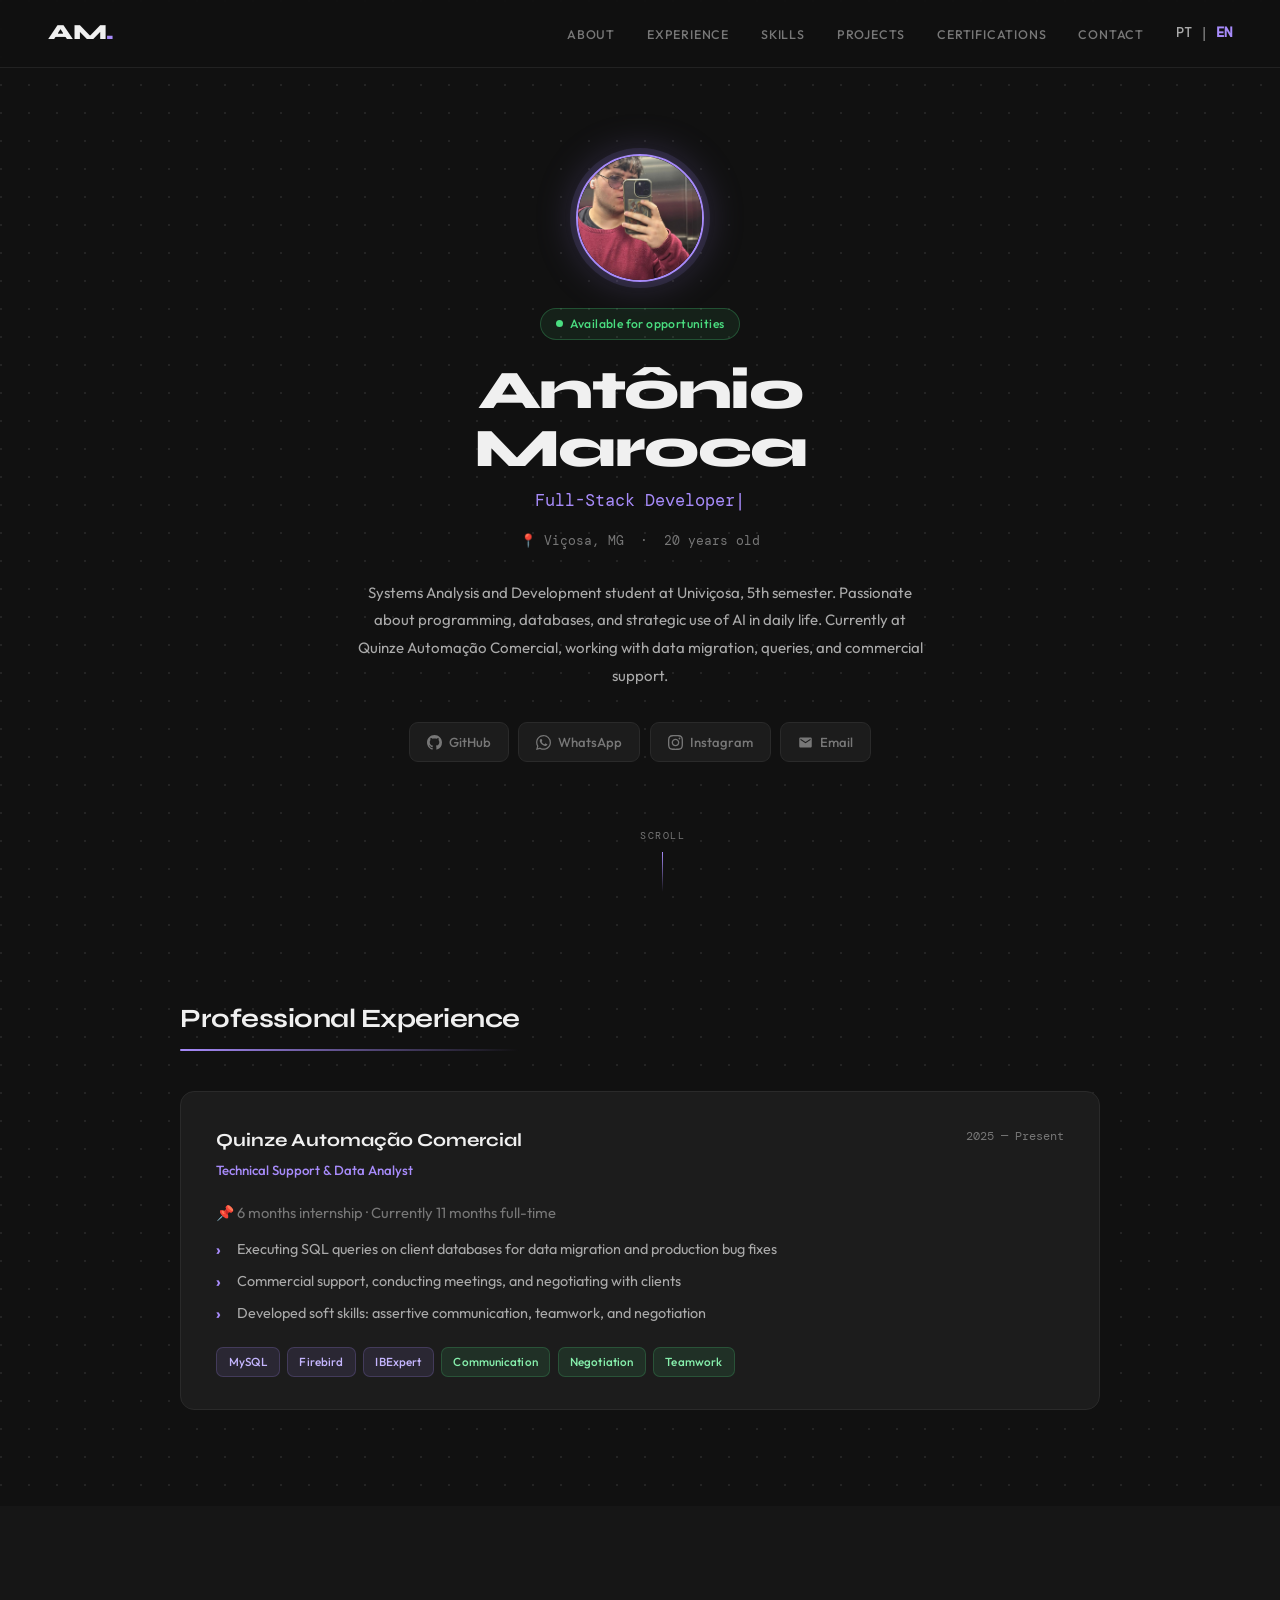
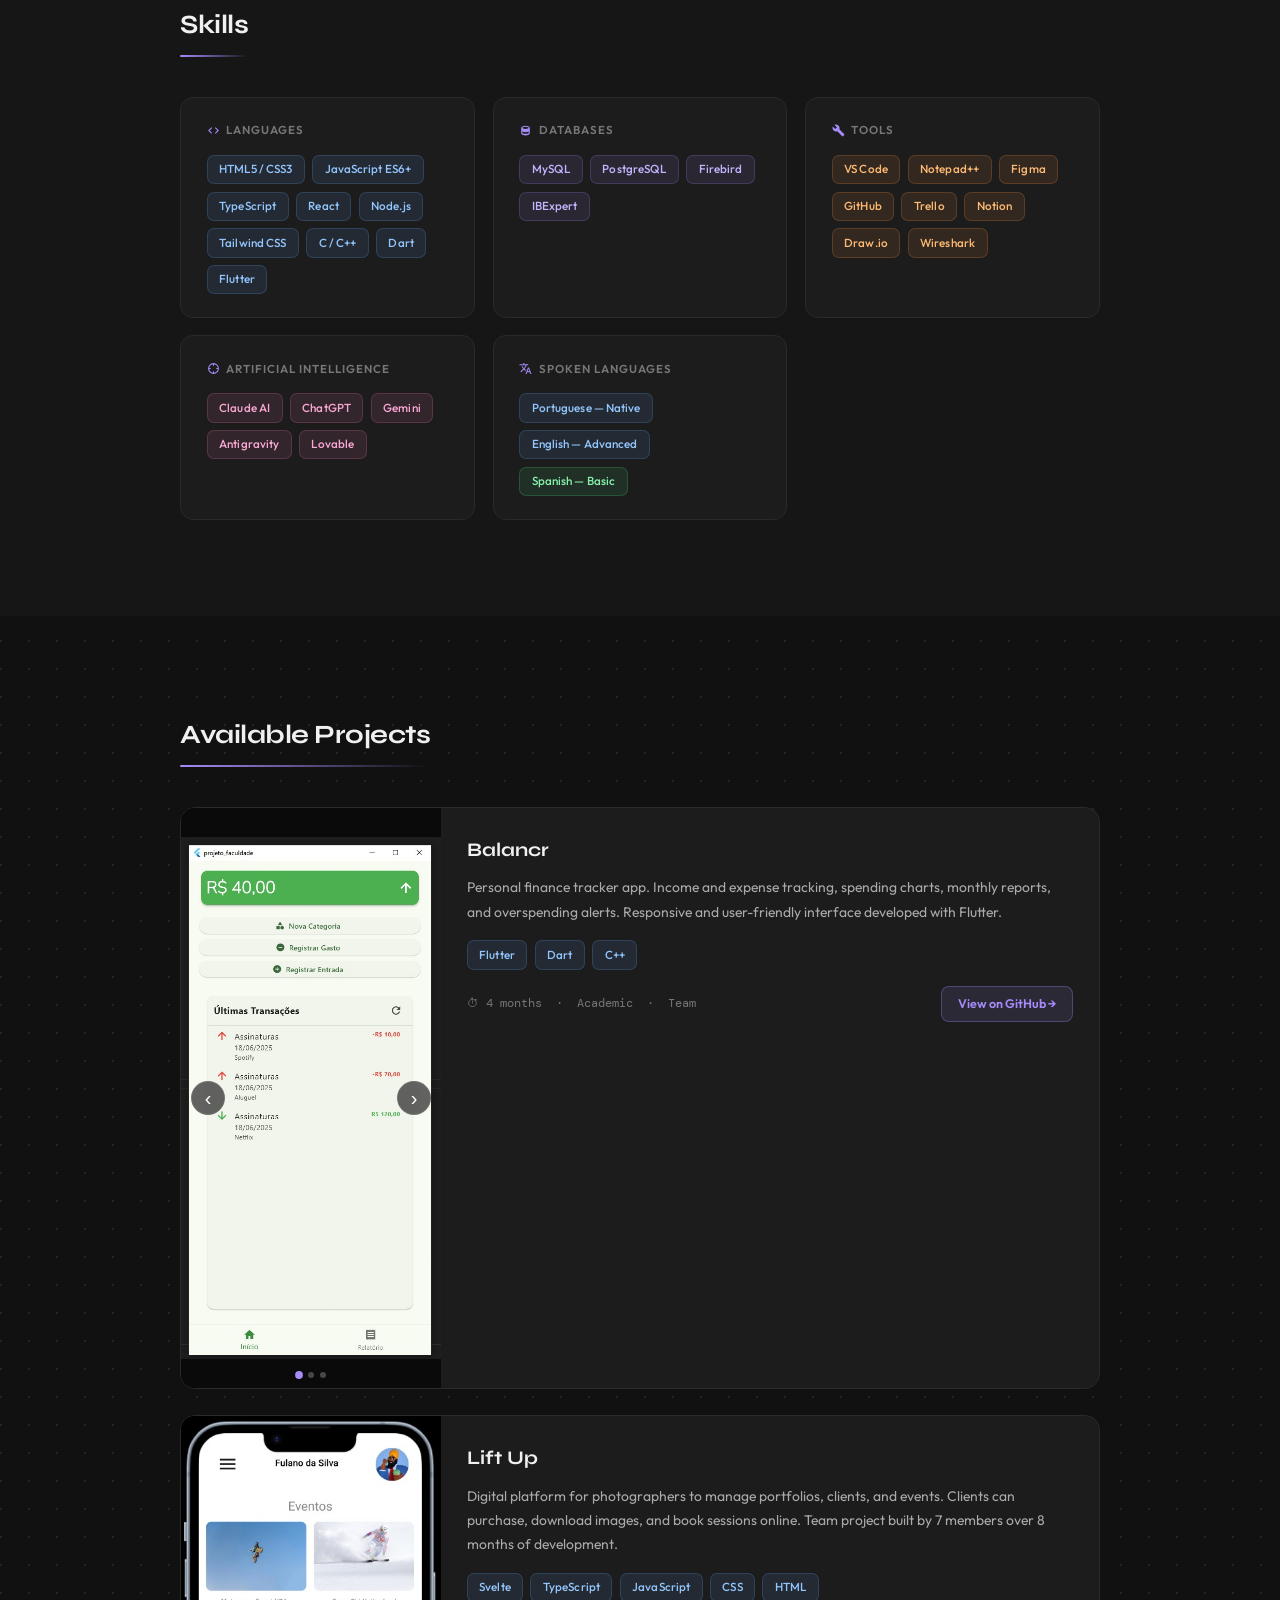
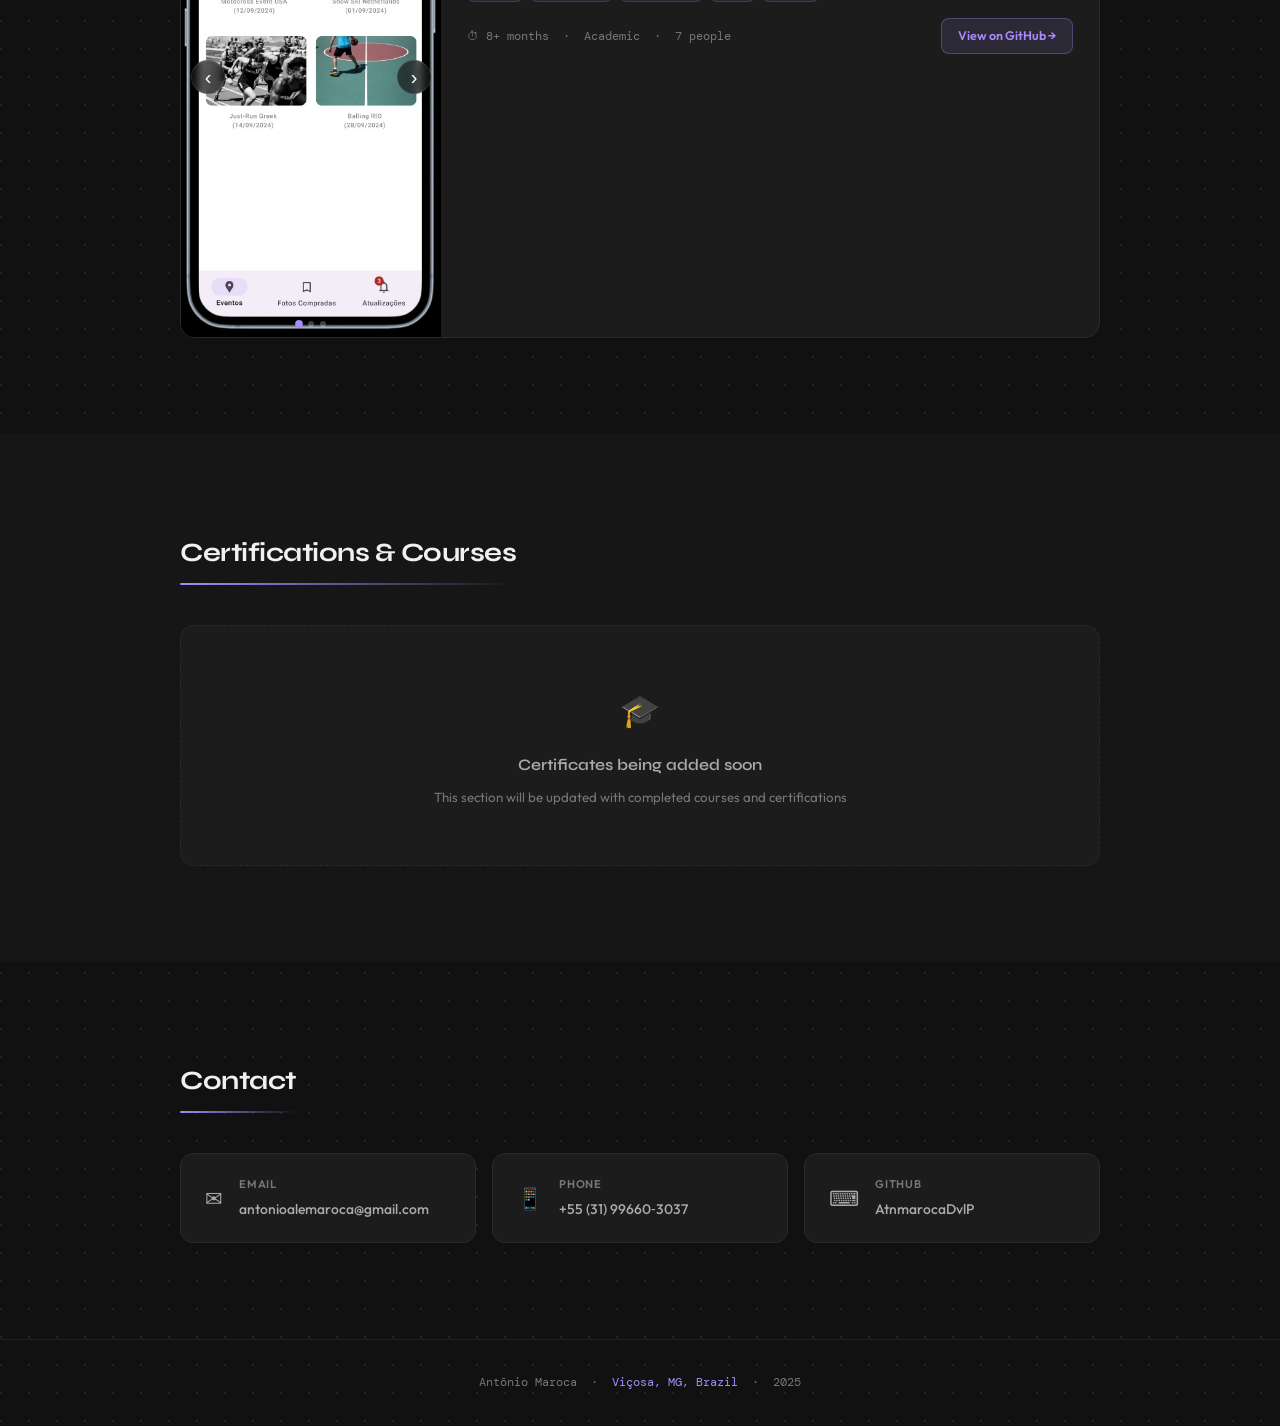
==== index-en.html @ 566ad7c5 "page in english and portuguese" ====
<!DOCTYPE html>
<html lang="en">

<head>
  <meta charset="UTF-8" />
  <meta name="viewport" content="width=device-width, initial-scale=1.0" />
  <title>Antônio Maroca — Full-Stack Dev & DBA</title>
  <link rel="stylesheet" href="style.css" />
  <link href="https://unpkg.com/aos@2.3.4/dist/aos.css" rel="stylesheet" />
  <link
    href="https://fonts.googleapis.com/css2?family=Syne:wght@400;500;600;700;800&family=Outfit:wght@300;400;500;600;700;800&family=DM+Mono:ital,wght@0,400;0,500;1,400&display=swap"
    rel="stylesheet" />
</head>

<body>

  <!-- NAVBAR -->
  <nav class="navbar">
    <span class="nav-brand">AM<span class="accent">.</span></span>
    <ul class="nav-links">
      <li><a href="#sobre">About</a></li>
      <li><a href="#experiencia">Experience</a></li>
      <li><a href="#skills">Skills</a></li>
      <li><a href="#projetos">Projects</a></li>
      <li><a href="#certificacoes">Certifications</a></li>
      <li><a href="#contato">Contact</a></li>
    </ul>
    <div class="lang-switch">
      <a href="index.html">PT</a> <span style="color:var(--text-muted)">|</span> <a href="index-en.html" class="active">EN</a>
    </div>
    <button class="nav-menu-btn" id="menuBtn" aria-label="Menu">
      <span></span><span></span><span></span>
    </button>
  </nav>

  <!-- HERO -->
  <header class="hero" id="sobre">
    <div class="hero-content" data-aos="fade-up" data-aos-duration="900">
      <div class="profile-pic">
        <img src="Imagens_e_videos/Foto_perfil_curriculo.jpeg" alt="Antônio Maroca" />
      </div>
      <div class="badge-disponivel">
        <span class="badge-dot"></span> Available for opportunities
      </div>
      <h1 class="hero-name">Antônio Maroca</h1>
      <p class="hero-title">
        <span id="typed-title"></span><span class="cursor">|</span>
      </p>
      <p class="hero-location">📍 Viçosa, MG &nbsp;·&nbsp; <span id="idade">—</span> years old</p>
      <p class="hero-sobre">
        Systems Analysis and Development student at Univiçosa, 5th semester.
        Passionate about programming, databases, and strategic use of AI in daily life.
        Currently at Quinze Automação Comercial, working with data migration,
        queries, and commercial support.
      </p>
      <div class="hero-social">
        <a href="https://github.com/AtnmarocaDvlP" target="_blank" class="social-btn">
          <svg viewBox="0 0 24 24" fill="currentColor" width="15" height="15">
            <path
              d="M12 0C5.37 0 0 5.37 0 12c0 5.31 3.435 9.795 8.205 11.385.6.105.825-.255.825-.57 0-.285-.015-1.23-.015-2.235-3.015.555-3.795-.735-4.035-1.41-.135-.345-.72-1.41-1.23-1.695-.42-.225-1.02-.78-.015-.795.945-.015 1.62.87 1.845 1.23 1.08 1.815 2.805 1.305 3.495.99.105-.78.42-1.305.765-1.605-2.67-.3-5.46-1.335-5.46-5.925 0-1.305.465-2.385 1.23-3.225-.12-.3-.54-1.53.12-3.18 0 0 1.005-.315 3.3 1.23.96-.27 1.98-.405 3-.405s2.04.135 3 .405c2.295-1.56 3.3-1.23 3.3-1.23.66 1.65.24 2.88.12 3.18.765.84 1.23 1.905 1.23 3.225 0 4.605-2.805 5.625-5.475 5.925.435.375.81 1.095.81 2.22 0 1.605-.015 2.895-.015 3.3 0 .315.225.69.825.57A12.02 12.02 0 0 0 24 12c0-6.63-5.37-12-12-12z" />
          </svg>
          GitHub
        </a>
        <a href="https://wa.me/5531996603037" target="_blank" class="social-btn">
          <svg viewBox="0 0 24 24" fill="currentColor" width="15" height="15">
            <path
              d="M17.472 14.382c-.297-.149-1.758-.867-2.03-.967-.273-.099-.471-.148-.67.15-.197.297-.767.966-.94 1.164-.173.199-.347.223-.644.075-.297-.15-1.255-.463-2.39-1.475-.883-.788-1.48-1.761-1.653-2.059-.173-.297-.018-.458.13-.606.134-.133.298-.347.446-.52.149-.174.198-.298.298-.497.099-.198.05-.371-.025-.52-.075-.149-.669-1.612-.916-2.207-.242-.579-.487-.5-.669-.51-.173-.008-.371-.01-.57-.01-.198 0-.52.074-.792.372-.272.297-1.04 1.016-1.04 2.479 0 1.462 1.065 2.875 1.213 3.074.149.198 2.096 3.2 5.077 4.487.709.306 1.262.489 1.694.625.712.227 1.36.195 1.871.118.571-.085 1.758-.719 2.006-1.413.248-.694.248-1.289.173-1.413-.074-.124-.272-.198-.57-.347m-5.421 7.403h-.004a9.87 9.87 0 0 1-5.031-1.378l-.361-.214-3.741.982.998-3.648-.235-.374a9.86 9.86 0 0 1-1.51-5.26c.001-5.45 4.436-9.884 9.888-9.884 2.64 0 5.122 1.03 6.988 2.898a9.825 9.825 0 0 1 2.893 6.994c-.003 5.45-4.437 9.884-9.885 9.884m8.413-18.297A11.815 11.815 0 0 0 12.05 0C5.495 0 .16 5.335.157 11.892c0 2.096.547 4.142 1.588 5.945L.057 24l6.305-1.654a11.882 11.882 0 0 0 5.683 1.448h.005c6.554 0 11.89-5.335 11.893-11.893a11.821 11.821 0 0 0-3.48-8.413z" />
          </svg>
          WhatsApp
        </a>
        <a href="https://www.instagram.com/ale_maroca/" target="_blank" class="social-btn">
          <svg viewBox="0 0 24 24" fill="currentColor" width="15" height="15">
            <path
              d="M12 2.163c3.204 0 3.584.012 4.85.07 3.252.148 4.771 1.691 4.919 4.919.058 1.265.069 1.645.069 4.849 0 3.205-.012 3.584-.069 4.849-.149 3.225-1.664 4.771-4.919 4.919-1.266.058-1.644.07-4.85.07-3.204 0-3.584-.012-4.849-.07-3.26-.149-4.771-1.699-4.919-4.92-.058-1.265-.07-1.644-.07-4.849 0-3.204.013-3.583.07-4.849.149-3.227 1.664-4.771 4.919-4.919 1.266-.057 1.645-.069 4.849-.069zm0-2.163c-3.259 0-3.667.014-4.947.072-4.358.2-6.78 2.618-6.98 6.98-.059 1.281-.073 1.689-.073 4.948 0 3.259.014 3.668.072 4.948.2 4.358 2.618 6.78 6.98 6.98 1.281.058 1.689.072 4.948.072 3.259 0 3.668-.014 4.948-.072 4.354-.2 6.782-2.618 6.979-6.98.059-1.28.073-1.689.073-4.948 0-3.259-.014-3.667-.072-4.947-.196-4.354-2.617-6.78-6.979-6.98-1.281-.059-1.69-.073-4.949-.073zm0 5.838c-3.403 0-6.162 2.759-6.162 6.162s2.759 6.163 6.162 6.163 6.162-2.759 6.162-6.163c0-3.403-2.759-6.162-6.162-6.162zm0 10.162c-2.209 0-4-1.79-4-4 0-2.209 1.791-4 4-4s4 1.791 4 4c0 2.21-1.791 4-4 4zm6.406-11.845c-.796 0-1.441.645-1.441 1.44s.645 1.44 1.441 1.44c.795 0 1.439-.645 1.439-1.44s-.644-1.44-1.439-1.44z" />
          </svg>
          Instagram
        </a>
        <a href="mailto:antonioalemaroca@gmail.com" class="social-btn">
          <svg viewBox="0 0 24 24" fill="currentColor" width="15" height="15">
            <path
              d="M20 4H4c-1.1 0-2 .9-2 2v12c0 1.1.9 2 2 2h16c1.1 0 2-.9 2-2V6c0-1.1-.9-2-2-2zm0 4-8 5-8-5V6l8 5 8-5v2z" />
          </svg>
          Email
        </a>
      </div>
    </div>
    <div class="hero-scroll-hint" data-aos="fade-up" data-aos-delay="600">
      <span>scroll</span>
      <div class="scroll-line"></div>
    </div>
  </header>

  <!-- EXPERIÊNCIA -->
  <section class="section" id="experiencia">
    <div class="section-inner">
      <h2 class="section-title" data-aos="fade-up">Professional Experience</h2>
      <div class="exp-card" data-aos="fade-up" data-aos-delay="100">
        <div class="exp-header">
          <div>
            <h3 class="exp-company">Quinze Automação Comercial</h3>
            <p class="exp-role">Technical Support & Data Analyst</p>
          </div>
          <span class="exp-date">2025 — Present</span>
        </div>
        <p class="exp-timeline"
          style="margin: 0.5rem 0 0.8rem; color: var(--text-muted, #aaa); font-size: .92rem; line-height: 1.5;">
          📌 6 months internship · Currently <span id="meses-efetivado">—</span> months full-time
        </p>
        <ul class="exp-list">
          <li>Executing SQL queries on client databases for data migration and production bug fixes</li>
          <li>Commercial support, conducting meetings, and negotiating with clients</li>
          <li>Developed soft skills: assertive communication, teamwork, and negotiation</li>
        </ul>
        <div class="exp-tags">
          <span class="tag tag-db">MySQL</span>
          <span class="tag tag-db">Firebird</span>
          <span class="tag tag-db">IBExpert</span>
          <span class="tag tag-soft">Communication</span>
          <span class="tag tag-soft">Negotiation</span>
          <span class="tag tag-soft">Teamwork</span>
        </div>
      </div>
    </div>
  </section>

  <!-- SKILLS -->
  <section class="section section-alt" id="skills">
    <div class="section-inner">
      <h2 class="section-title" data-aos="fade-up">Skills</h2>
      <div class="skills-grid">

        <div class="skill-group" data-aos="fade-up" data-aos-delay="0">
          <h4 class="skill-group-title">
            <svg viewBox="0 0 24 24" fill="currentColor" width="13" height="13">
              <path d="M9.4 16.6L4.8 12l4.6-4.6L8 6l-6 6 6 6 1.4-1.4zm5.2 0l4.6-4.6-4.6-4.6L16 6l6 6-6 6-1.4-1.4z" />
            </svg>
            Languages
          </h4>
          <div class="tags-wrap">
            <span class="tag tag-lang">HTML5 / CSS3</span>
            <span class="tag tag-lang">JavaScript ES6+</span>
            <span class="tag tag-lang">TypeScript</span>
            <span class="tag tag-lang">React</span>
            <span class="tag tag-lang">Node.js</span>
            <span class="tag tag-lang">Tailwind CSS</span>
            <span class="tag tag-lang">C / C++</span>
            <span class="tag tag-lang">Dart</span>
            <span class="tag tag-lang">Flutter</span>
          </div>
        </div>

        <div class="skill-group" data-aos="fade-up" data-aos-delay="80">
          <h4 class="skill-group-title">
            <svg viewBox="0 0 24 24" fill="currentColor" width="13" height="13">
              <path
                d="M12 3C7.58 3 4 4.79 4 7v10c0 2.21 3.58 4 8 4s8-1.79 8-4V7c0-2.21-3.58-4-8-4zm0 2c3.87 0 6 1.5 6 2s-2.13 2-6 2-6-1.5-6-2 2.13-2 6-2zM6 16.14V13.9c1.53.8 3.7 1.1 6 1.1s4.47-.3 6-1.1v2.24c0 .5-2.13 2-6 2s-6-1.5-6-2z" />
            </svg>
            Databases
          </h4>
          <div class="tags-wrap">
            <span class="tag tag-db">MySQL</span>
            <span class="tag tag-db">PostgreSQL</span>
            <span class="tag tag-db">Firebird</span>
            <span class="tag tag-db">IBExpert</span>
          </div>
        </div>

        <div class="skill-group" data-aos="fade-up" data-aos-delay="160">
          <h4 class="skill-group-title">
            <svg viewBox="0 0 24 24" fill="currentColor" width="13" height="13">
              <path
                d="M22.7 19l-9.1-9.1c.9-2.3.4-5-1.5-6.9-2-2-5-2.4-7.4-1.3L9 6 6 9 1.6 4.7C.4 7.1.9 10.1 2.9 12.1c1.9 1.9 4.6 2.4 6.9 1.5l9.1 9.1c.4.4 1 .4 1.4 0l2.3-2.3c.5-.4.5-1.1.1-1.4z" />
            </svg>
            Tools
          </h4>
          <div class="tags-wrap">
            <span class="tag tag-tool">VS Code</span>
            <span class="tag tag-tool">Notepad++</span>
            <span class="tag tag-tool">Figma</span>
            <span class="tag tag-tool">GitHub</span>
            <span class="tag tag-tool">Trello</span>
            <span class="tag tag-tool">Notion</span>
            <span class="tag tag-tool">Draw.io</span>
            <span class="tag tag-tool">Wireshark</span>
          </div>
        </div>

        <div class="skill-group" data-aos="fade-up" data-aos-delay="240">
          <h4 class="skill-group-title">
            <svg viewBox="0 0 24 24" fill="currentColor" width="13" height="13">
              <path
                d="M12 2a10 10 0 1 0 10 10A10 10 0 0 0 12 2zm1 17.93V18a1 1 0 0 0-2 0v1.93A8 8 0 0 1 4.07 13H6a1 1 0 0 0 0-2H4.07A8 8 0 0 1 11 4.07V6a1 1 0 0 0 2 0V4.07A8 8 0 0 1 19.93 11H18a1 1 0 0 0 0 2h1.93A8 8 0 0 1 13 19.93z" />
            </svg>
            Artificial Intelligence
          </h4>
          <div class="tags-wrap">
            <span class="tag tag-ai">Claude AI</span>
            <span class="tag tag-ai">ChatGPT</span>
            <span class="tag tag-ai">Gemini</span>
            <span class="tag tag-ai">Antigravity</span>
            <span class="tag tag-ai">Lovable</span>
          </div>
        </div>

        <div class="skill-group" data-aos="fade-up" data-aos-delay="320">
          <h4 class="skill-group-title">
            <svg viewBox="0 0 24 24" fill="currentColor" width="13" height="13">
              <path
                d="M12.87 15.07l-2.54-2.51.03-.03c1.74-1.94 2.98-4.17 3.71-6.53H17V4h-7V2H8v2H1v1.99h11.17C11.5 7.92 10.44 9.75 9 11.35 8.07 10.32 7.3 9.19 6.69 8h-2c.73 1.63 1.73 3.17 2.98 4.56l-5.09 5.02L4 19l5-5 3.11 3.11.76-2.04zM18.5 10h-2L12 22h2l1.12-3h4.75L21 22h2l-4.5-12zm-2.62 7l1.62-4.33L19.12 17h-3.24z" />
            </svg>
            Spoken Languages
          </h4>
          <div class="tags-wrap">
            <span class="tag tag-lang">Portuguese — Native</span>
            <span class="tag tag-lang">English — Advanced</span>
            <span class="tag tag-soft">Spanish — Basic</span>
          </div>
        </div>

      </div>
    </div>
  </section>

  <!-- PROJETOS -->
  <section class="section" id="projetos">
    <div class="section-inner">
      <h2 class="section-title" data-aos="fade-up">Available Projects</h2>
      <div class="projects-grid">

        <!-- BALANCR -->
        <div class="project-card project-card--portrait" data-aos="fade-up" data-aos-delay="0">
          <div class="carousel carousel--portrait" id="carousel-balancr">
            <div class="carousel-track">
              <img src="Imagens_e_videos/balancr1.jpeg" alt="Balancr screenshot 1" />
              <img src="Imagens_e_videos/balancr2.jpeg" alt="Balancr screenshot 2" />
              <img src="Imagens_e_videos/balancr3.jpeg" alt="Balancr screenshot 3" />
            </div>
            <button class="carousel-btn prev" onclick="moveCarousel('carousel-balancr', -1)"
              aria-label="Previous">&#8249;</button>
            <button class="carousel-btn next" onclick="moveCarousel('carousel-balancr', 1)"
              aria-label="Next">&#8250;</button>
            <div class="carousel-dots" id="dots-carousel-balancr"></div>
          </div>
          <div class="project-info">
            <h3 class="project-title">Balancr</h3>
            <p class="project-desc">
              Personal finance tracker app. Income and expense tracking,
              spending charts, monthly reports, and overspending alerts.
              Responsive and user-friendly interface developed with Flutter.
            </p>
            <div class="tags-wrap" style="margin-bottom: 1rem;">
              <span class="tag tag-lang">Flutter</span>
              <span class="tag tag-lang">Dart</span>
              <span class="tag tag-lang">C++</span>
            </div>
            <div class="project-meta">
              <span class="project-duration">⏱ 4 months &nbsp;·&nbsp; Academic &nbsp;·&nbsp; Team</span>
              <a href="https://github.com/AtnmarocaDvlP/BalancrApp" target="_blank" class="btn-github">
                View on GitHub →
              </a>
            </div>
          </div>
        </div>

        <!-- LIFT UP -->
        <div class="project-card project-card--portrait" data-aos="fade-up" data-aos-delay="120">
          <div class="carousel carousel--portrait" id="carousel-liftup">
            <div class="carousel-track">
              <img src="Imagens_e_videos/liftup1.jpeg" alt="LiftUp screenshot 1" />
              <img src="Imagens_e_videos/liftup2.jpeg" alt="LiftUp screenshot 2" />
              <img src="Imagens_e_videos/liftup3.jpeg" alt="LiftUp screenshot 3" />
            </div>
            <button class="carousel-btn prev" onclick="moveCarousel('carousel-liftup', -1)"
              aria-label="Previous">&#8249;</button>
            <button class="carousel-btn next" onclick="moveCarousel('carousel-liftup', 1)"
              aria-label="Next">&#8250;</button>
            <div class="carousel-dots" id="dots-carousel-liftup"></div>
          </div>
          <div class="project-info">
            <h3 class="project-title">Lift Up</h3>
            <p class="project-desc">
              Digital platform for photographers to manage portfolios, clients, and events.
              Clients can purchase, download images, and book sessions online.
              Team project built by 7 members over 8 months of development.
            </p>
            <div class="tags-wrap" style="margin-bottom: 1rem;">
              <span class="tag tag-lang">Svelte</span>
              <span class="tag tag-lang">TypeScript</span>
              <span class="tag tag-lang">JavaScript</span>
              <span class="tag tag-lang">CSS</span>
              <span class="tag tag-lang">HTML</span>
            </div>
            <div class="project-meta">
              <span class="project-duration">⏱ 8+ months &nbsp;·&nbsp; Academic &nbsp;·&nbsp; 7 people</span>
              <a href="https://github.com/thamelodev/project-grid" target="_blank" class="btn-github">
                View on GitHub →
              </a>
            </div>
          </div>
        </div>


      </div>
    </div>
  </section>

  <!-- CERTIFICAÇÕES -->
  <section class="section section-alt" id="certificacoes">
    <div class="section-inner">
      <h2 class="section-title" data-aos="fade-up">Certifications & Courses</h2>
      <div class="cert-placeholder" data-aos="fade-up" data-aos-delay="100">
        <div class="cert-icon">🎓</div>
        <p class="cert-msg">Certificates being added soon</p>
        <p class="cert-sub">This section will be updated with completed courses and certifications</p>
      </div>
    </div>
  </section>

  <!-- CONTATO -->
  <section class="section" id="contato">
    <div class="section-inner">
      <h2 class="section-title" data-aos="fade-up">Contact</h2>
      <div class="contact-grid">
        <a href="mailto:antonioalemaroca@gmail.com" class="contact-card" data-aos="fade-up" data-aos-delay="0">
          <span class="contact-icon">✉</span>
          <div>
            <p class="contact-label">Email</p>
            <p class="contact-value">antonioalemaroca@gmail.com</p>
          </div>
        </a>
        <a href="tel:+5531996603037" class="contact-card" data-aos="fade-up" data-aos-delay="80">
          <span class="contact-icon">📱</span>
          <div>
            <p class="contact-label">Phone</p>
            <p class="contact-value">+55 (31) 99660‑3037</p>
          </div>
        </a>
        <a href="https://github.com/AtnmarocaDvlP" target="_blank" class="contact-card" data-aos="fade-up"
          data-aos-delay="160">
          <span class="contact-icon">⌨</span>
          <div>
            <p class="contact-label">GitHub</p>
            <p class="contact-value">AtnmarocaDvlP</p>
          </div>
        </a>
      </div>
    </div>
  </section>

  <footer class="footer">
    <p>Antônio Maroca &nbsp;·&nbsp; <span class="accent">Viçosa, MG, Brazil</span> &nbsp;·&nbsp; 2025</p>
  </footer>

  <!-- SCRIPTS -->
  <script>
    // Idade
    const dataNascimento = new Date('2006-06-15');
    const hoje = new Date();
    let idade = hoje.getFullYear() - dataNascimento.getFullYear();
    const mesDiff = hoje.getMonth() - dataNascimento.getMonth();
    if (mesDiff < 0 || (mesDiff === 0 && hoje.getDate() < dataNascimento.getDate())) idade--;
    document.getElementById('idade').textContent = idade;

    // Meses efetivado (efetivação em 01/01/2026)
    const dataEfetivacao = new Date('2026-01-01');
    let mesesEfetivado = (hoje.getFullYear() - dataEfetivacao.getFullYear()) * 12 + (hoje.getMonth() - dataEfetivacao.getMonth());
    if (hoje.getDate() < dataEfetivacao.getDate()) mesesEfetivado--;
    if (mesesEfetivado < 1) mesesEfetivado = 1;
    document.getElementById('meses-efetivado').textContent = mesesEfetivado;

    // Typing effect
    const titles = ['Full-Stack Developer', 'DBA', 'Systems Analysis Student'];
    let titleIndex = 0, charIndex = 0, deleting = false;
    function type() {
      const current = titles[titleIndex];
      const el = document.getElementById('typed-title');
      if (!el) return;
      if (!deleting) {
        el.textContent = current.slice(0, charIndex + 1);
        charIndex++;
        if (charIndex === current.length) {
          deleting = true;
          setTimeout(type, 2000);
          return;
        }
      } else {
        el.textContent = current.slice(0, charIndex - 1);
        charIndex--;
        if (charIndex === 0) {
          deleting = false;
          titleIndex = (titleIndex + 1) % titles.length;
        }
      }
      setTimeout(type, deleting ? 55 : 95);
    }
    setTimeout(type, 600);

    // Carousel
    const carouselState = {};
    function initCarousels() {
      document.querySelectorAll('.carousel').forEach(c => {
        const id = c.id;
        const imgs = c.querySelectorAll('.carousel-track img');
        carouselState[id] = 0;
        const dotsEl = document.getElementById('dots-' + id);
        if (!dotsEl) return;
        imgs.forEach((_, i) => {
          const dot = document.createElement('span');
          dot.className = 'dot' + (i === 0 ? ' active' : '');
          dot.onclick = () => goTo(id, i);
          dotsEl.appendChild(dot);
        });
        updateCarousel(id);
      });
    }
    function moveCarousel(id, dir) {
      const imgs = document.querySelectorAll('#' + id + ' .carousel-track img');
      carouselState[id] = (carouselState[id] + dir + imgs.length) % imgs.length;
      updateCarousel(id);
    }
    function goTo(id, i) {
      carouselState[id] = i;
      updateCarousel(id);
    }
    function updateCarousel(id) {
      const track = document.querySelector('#' + id + ' .carousel-track');
      if (!track) return;
      const idx = carouselState[id];
      track.style.transform = `translateX(-${idx * 100}%)`;
      document.querySelectorAll('#dots-' + id + ' .dot').forEach((d, i) => {
        d.classList.toggle('active', i === idx);
      });
    }
    initCarousels();

    // Auto-advance carousels
    setInterval(() => {
      Object.keys(carouselState).forEach(id => moveCarousel(id, 1));
    }, 3800);

    // Mobile menu
    document.getElementById('menuBtn').addEventListener('click', function () {
      document.querySelector('.nav-links').classList.toggle('open');
    });
  </script>

  <script src="https://unpkg.com/aos@2.3.4/dist/aos.js"></script>
  <script>
    AOS.init({ once: true, duration: 900, offset: 60 });
  </script>
</body>

</html>
---- style.css ----
/* ============================================================
   ANTÔNIO MAROCA — CURRÍCULO / PORTFÓLIO
   Paleta: Neutro Premium · Syne + Outfit + DM Mono
   ============================================================ */

/* ===== RESET ===== */
*, *::before, *::after {
  margin: 0; padding: 0;
  box-sizing: border-box;
}

/* ===== VARIÁVEIS ===== */
:root {
  --bg:          #111111;
  --bg-alt:      #161616;
  --card:        #1c1c1c;
  --card-hover:  #232323;
  --border:      #2a2a2a;
  --border-soft: #222222;
  --accent:      #a78bfa;
  --accent-dim:  rgba(167, 139, 250, 0.12);
  --accent-glow: rgba(167, 139, 250, 0.25);
  --text:        #f0f0f0;
  --text-muted:  #777;
  --text-dim:    #aaa;
  --green:       #4ade80;
  --blue:        #60a5fa;
  --orange:      #fb923c;
  --pink:        #f472b6;
  --font-head:   'Syne', sans-serif;
  --font-body:   'Outfit', sans-serif;
  --font-mono:   'DM Mono', monospace;
}

/* ===== BASE ===== */
html { scroll-behavior: smooth; }

body {
  background-color: var(--bg);
  background-image:
    radial-gradient(circle at 1px 1px, #242424 1px, transparent 0);
  background-size: 28px 28px;
  color: var(--text);
  font-family: var(--font-body);
  font-size: 1rem;
  line-height: 1.75;
  -webkit-font-smoothing: antialiased;
}

a { text-decoration: none; }
img { display: block; max-width: 100%; }

.accent { color: var(--accent); }

/* ===== NAVBAR ===== */
.navbar {
  position: fixed;
  top: 0; left: 0; right: 0;
  z-index: 200;
  display: flex;
  align-items: center;
  justify-content: space-between;
  padding: 0.9rem 3rem;
  background: rgba(17, 17, 17, 0.88);
  backdrop-filter: blur(16px);
  -webkit-backdrop-filter: blur(16px);
  border-bottom: 1px solid var(--border-soft);
}

.nav-brand {
  font-family: var(--font-head);
  font-size: 1.35rem;
  font-weight: 800;
  color: var(--text);
  letter-spacing: -0.5px;
  user-select: none;
}

.nav-links {
  list-style: none;
  display: flex;
  gap: 2rem;
  margin-left: auto;
}

.nav-links a {
  color: var(--text-muted);
  font-size: 0.78rem;
  font-weight: 500;
  letter-spacing: 0.8px;
  text-transform: uppercase;
  transition: color 0.2s;
}

.nav-links a:hover { color: var(--accent); }

/* Language Switch */
.lang-switch {
  display: flex;
  align-items: center;
  gap: 0.5rem;
  font-family: var(--font-mono);
  font-size: 0.85rem;
  font-weight: 500;
  margin-left: 2rem;
}
.lang-switch a {
  color: var(--text-dim);
  transition: color 0.2s;
}
.lang-switch a:hover {
  color: var(--accent);
}
.lang-switch a.active {
  color: var(--accent);
  font-weight: 700;
  pointer-events: none;
}

/* hamburger – hidden on desktop */
.nav-menu-btn {
  display: none;
  flex-direction: column;
  gap: 5px;
  background: none;
  border: none;
  cursor: pointer;
  padding: 4px;
}
.nav-menu-btn span {
  display: block;
  width: 22px; height: 2px;
  background: var(--text-muted);
  border-radius: 2px;
  transition: background 0.2s;
}
.nav-menu-btn:hover span { background: var(--accent); }

/* ===== HERO ===== */
.hero {
  min-height: 100vh;
  display: flex;
  flex-direction: column;
  align-items: center;
  justify-content: center;
  padding: 7rem 2rem 6rem;
  text-align: center;
  position: relative;
}

.hero-content {
  max-width: 660px;
  width: 100%;
}

.profile-pic {
  width: 128px; height: 128px;
  border-radius: 50%;
  overflow: hidden;
  margin: 0 auto 1.6rem;
  border: 2px solid var(--accent);
  box-shadow: 0 0 0 6px var(--accent-dim), 0 0 40px var(--accent-glow);
}

.profile-pic img {
  width: 100%; height: 100%;
  object-fit: cover;
}

/* badge */
.badge-disponivel {
  display: inline-flex;
  align-items: center;
  gap: 0.45rem;
  background: rgba(74, 222, 128, 0.08);
  color: var(--green);
  border: 1px solid rgba(74, 222, 128, 0.25);
  padding: 0.28rem 0.9rem;
  border-radius: 999px;
  font-size: 0.76rem;
  font-weight: 500;
  letter-spacing: 0.4px;
  margin-bottom: 1.4rem;
}

.badge-dot {
  width: 7px; height: 7px;
  border-radius: 50%;
  background: var(--green);
  animation: pulse-green 2s ease-in-out infinite;
}

@keyframes pulse-green {
  0%, 100% { box-shadow: 0 0 0 0 rgba(74, 222, 128, 0.5); }
  50%       { box-shadow: 0 0 0 5px rgba(74, 222, 128, 0); }
}

.hero-name {
  font-family: var(--font-head);
  font-size: clamp(2rem, 5.5vw, 3.4rem);
  font-weight: 800;
  letter-spacing: -1.5px;
  line-height: 1.05;
  margin-bottom: 0.6rem;
}

.hero-title {
  font-family: var(--font-mono);
  font-size: 1.05rem;
  color: var(--accent);
  margin-bottom: 0.9rem;
  min-height: 1.75rem;
}

.cursor {
  animation: blink 1s step-end infinite;
  opacity: 1;
}

@keyframes blink {
  0%, 100% { opacity: 1; }
  50%       { opacity: 0; }
}

.hero-location {
  font-size: 0.82rem;
  color: var(--text-muted);
  margin-bottom: 1.6rem;
  font-family: var(--font-mono);
}

.hero-sobre {
  font-size: 0.94rem;
  color: var(--text-dim);
  line-height: 1.85;
  margin: 0 auto 2rem;
  max-width: 580px;
}

.hero-social {
  display: flex;
  gap: 0.6rem;
  justify-content: center;
  flex-wrap: wrap;
}

.social-btn {
  display: inline-flex;
  align-items: center;
  gap: 0.45rem;
  color: var(--text-muted);
  background: var(--card);
  border: 1px solid var(--border);
  padding: 0.48rem 1.05rem;
  border-radius: 9px;
  font-size: 0.82rem;
  font-weight: 500;
  transition: color 0.2s, border-color 0.2s, background 0.2s;
}

.social-btn:hover {
  color: var(--accent);
  border-color: var(--accent);
  background: var(--accent-dim);
}

/* scroll hint */
.hero-scroll-hint {
  position: absolute;
  bottom: 0.5rem;
  left: 50%;
  transform: translateX(-50%);
  display: flex;
  flex-direction: column;
  align-items: center;
  gap: 0.4rem;
  pointer-events: none;
}

.hero-scroll-hint span {
  font-family: var(--font-mono);
  font-size: 0.65rem;
  letter-spacing: 1.5px;
  color: var(--text-muted);
  text-transform: uppercase;
}

.scroll-line {
  width: 1px; height: 40px;
  background: linear-gradient(to bottom, var(--accent), transparent);
  animation: scroll-drop 2s ease-in-out infinite;
}

@keyframes scroll-drop {
  0%   { opacity: 0; transform: scaleY(0); transform-origin: top; }
  40%  { opacity: 1; transform: scaleY(1); }
  80%  { opacity: 0; transform: scaleY(1); }
  100% { opacity: 0; }
}

/* ===== SECTION BASE ===== */
.section {
  padding: 6rem 2rem;
}

.section-alt {
  background: var(--bg-alt);
}

.section-inner {
  max-width: 920px;
  margin: 0 auto;
}

.section-title {
  font-family: var(--font-head);
  font-size: 1.65rem;
  font-weight: 700;
  letter-spacing: -0.5px;
  margin-bottom: 2.5rem;
  display: inline-block;
  position: relative;
  padding-bottom: 0.55rem;
}

.section-title::after {
  content: '';
  position: absolute;
  bottom: 0; left: 0;
  width: 100%;
  height: 2px;
  border-radius: 2px;
  background: linear-gradient(90deg, var(--accent) 0%, transparent 100%);
}

/* ===== EXPERIENCE ===== */
.exp-card {
  background: var(--card);
  border: 1px solid var(--border);
  border-radius: 14px;
  padding: 2rem 2.2rem;
  transition: border-color 0.25s, box-shadow 0.25s;
}

.exp-card:hover {
  border-color: rgba(167, 139, 250, 0.4);
  box-shadow: 0 0 30px rgba(167, 139, 250, 0.06);
}

.exp-header {
  display: flex;
  justify-content: space-between;
  align-items: flex-start;
  flex-wrap: wrap;
  gap: 0.6rem;
  margin-bottom: 1.2rem;
}

.exp-company {
  font-family: var(--font-head);
  font-size: 1.15rem;
  font-weight: 700;
  color: var(--text);
}

.exp-role {
  font-size: 0.83rem;
  color: var(--accent);
  font-weight: 500;
  margin-top: 0.2rem;
}

.exp-date {
  font-family: var(--font-mono);
  font-size: 0.78rem;
  color: var(--text-muted);
  white-space: nowrap;
  padding-top: 0.15rem;
}

.exp-list {
  list-style: none;
  margin-bottom: 1.3rem;
  display: flex;
  flex-direction: column;
  gap: 0.45rem;
}

.exp-list li {
  font-size: 0.9rem;
  color: var(--text-dim);
  padding-left: 1.3rem;
  position: relative;
}

.exp-list li::before {
  content: '›';
  position: absolute;
  left: 0;
  color: var(--accent);
  font-weight: 700;
  font-size: 1rem;
  line-height: 1.5;
}

.exp-tags {
  display: flex;
  flex-wrap: wrap;
  gap: 0.45rem;
}

/* ===== TAGS ===== */
.tag {
  display: inline-block;
  padding: 0.22rem 0.72rem;
  border-radius: 7px;
  font-size: 0.73rem;
  font-weight: 500;
  border: 1px solid transparent;
  letter-spacing: 0.1px;
}

.tag-lang { background: rgba(96, 165, 250, 0.1);  color: #93c5fd; border-color: rgba(96, 165, 250, 0.2); }
.tag-db   { background: rgba(167, 139, 250, 0.1); color: #c4b5fd; border-color: rgba(167, 139, 250, 0.2); }
.tag-tool { background: rgba(251, 146, 60, 0.1);  color: #fdba74; border-color: rgba(251, 146, 60, 0.2); }
.tag-ai   { background: rgba(244, 114, 182, 0.1); color: #f9a8d4; border-color: rgba(244, 114, 182, 0.2); }
.tag-soft { background: rgba(74, 222, 128, 0.1);  color: #86efac; border-color: rgba(74, 222, 128, 0.2); }

.tags-wrap {
  display: flex;
  flex-wrap: wrap;
  gap: 0.45rem;
}

/* ===== SKILLS ===== */
.skills-grid {
  display: grid;
  grid-template-columns: repeat(auto-fit, minmax(260px, 1fr));
  gap: 1.1rem;
}

.skill-group {
  background: var(--card);
  border: 1px solid var(--border);
  border-radius: 13px;
  padding: 1.4rem 1.6rem;
  transition: border-color 0.2s;
}

.skill-group:hover {
  border-color: rgba(167, 139, 250, 0.3);
}

.skill-group-title {
  display: flex;
  align-items: center;
  gap: 0.4rem;
  font-size: 0.72rem;
  font-weight: 600;
  text-transform: uppercase;
  letter-spacing: 1px;
  color: var(--text-muted);
  margin-bottom: 0.9rem;
}

.skill-group-title svg {
  color: var(--accent);
  flex-shrink: 0;
}

/* ===== PROJECTS ===== */
.projects-grid {
  display: flex;
  flex-direction: column;
  gap: 1.6rem;
}

.project-card {
  background: var(--card);
  border: 1px solid var(--border);
  border-radius: 15px;
  overflow: hidden;
  display: grid;
  grid-template-columns: 340px 1fr;
  transition: border-color 0.25s, transform 0.25s, box-shadow 0.25s;
}

.project-card:hover {
  border-color: rgba(167, 139, 250, 0.4);
  transform: translateY(-2px);
  box-shadow: 0 12px 40px rgba(0, 0, 0, 0.4);
}

/* Layout vertical para projetos mobile/portrait */
.project-card--portrait {
  grid-template-columns: 260px 1fr;
}

.project-info {
  padding: 1.6rem;
}

.project-title {
  font-family: var(--font-head);
  font-size: 1.2rem;
  font-weight: 700;
  margin-bottom: 0.55rem;
}

.project-desc {
  font-size: 0.87rem;
  color: var(--text-dim);
  line-height: 1.75;
  margin-bottom: 1rem;
}

.project-meta {
  display: flex;
  justify-content: space-between;
  align-items: center;
  gap: 0.5rem;
  margin-top: 0.5rem;
}

.project-duration {
  font-family: var(--font-mono);
  font-size: 0.73rem;
  color: var(--text-muted);
}

.btn-github {
  display: inline-block;
  padding: 0.38rem 1rem;
  background: var(--accent-dim);
  color: var(--accent);
  border: 1px solid rgba(167, 139, 250, 0.3);
  border-radius: 8px;
  font-size: 0.78rem;
  font-weight: 600;
  transition: background 0.2s, color 0.2s;
}

.btn-github:hover {
  background: var(--accent);
  color: #111;
}

/* ===== CAROUSEL ===== */
.carousel {
  position: relative;
  overflow: hidden;
  aspect-ratio: 16 / 9;
  background: #0a0a0a;
  height: 100%;
}

/* Carrossel retrato — para apps mobile */
.carousel--portrait {
  aspect-ratio: unset;
  height: 100%;
  min-height: 380px;
}

.carousel-track {
  display: flex;
  height: 100%;
  transition: transform 0.5s cubic-bezier(0.4, 0, 0.2, 1);
  will-change: transform;
}

.carousel-track img {
  min-width: 100%;
  height: 100%;
  object-fit: contain;
  flex-shrink: 0;
  background: #0a0a0a;
}

.carousel-btn {
  position: absolute;
  top: 50%;
  transform: translateY(-50%);
  background: rgba(17, 17, 17, 0.65);
  color: #fff;
  border: 1px solid rgba(255,255,255,0.1);
  width: 34px; height: 34px;
  border-radius: 50%;
  font-size: 1.25rem;
  line-height: 1;
  cursor: pointer;
  display: flex;
  align-items: center;
  justify-content: center;
  transition: background 0.2s, border-color 0.2s;
  z-index: 2;
  backdrop-filter: blur(4px);
}

.carousel-btn:hover {
  background: var(--accent);
  border-color: var(--accent);
  color: #111;
}

.carousel-btn.prev { left: 10px; }
.carousel-btn.next { right: 10px; }

.carousel-dots {
  position: absolute;
  bottom: 10px;
  left: 50%;
  transform: translateX(-50%);
  display: flex;
  gap: 6px;
}

.dot {
  width: 6px; height: 6px;
  border-radius: 50%;
  background: rgba(255,255,255,0.25);
  cursor: pointer;
  transition: background 0.25s, transform 0.25s;
}

.dot.active {
  background: var(--accent);
  transform: scale(1.3);
}

/* ===== CERTIFICATIONS ===== */
.cert-placeholder {
  background: var(--card);
  border: 1px dashed var(--border);
  border-radius: 14px;
  padding: 3.5rem 2rem;
  text-align: center;
}

.cert-icon {
  font-size: 2rem;
  margin-bottom: 0.8rem;
}

.cert-msg {
  font-family: var(--font-head);
  font-size: 1rem;
  font-weight: 600;
  color: var(--text-dim);
  margin-bottom: 0.4rem;
}

.cert-sub {
  font-size: 0.83rem;
  color: var(--text-muted);
}

/* ===== CONTACT ===== */
.contact-grid {
  display: grid;
  grid-template-columns: repeat(auto-fit, minmax(230px, 1fr));
  gap: 1rem;
}

.contact-card {
  display: flex;
  align-items: center;
  gap: 1rem;
  background: var(--card);
  border: 1px solid var(--border);
  border-radius: 13px;
  padding: 1.3rem 1.5rem;
  color: var(--text-dim);
  transition: border-color 0.2s, color 0.2s, background 0.2s;
}

.contact-card:hover {
  border-color: rgba(167, 139, 250, 0.4);
  color: var(--accent);
  background: var(--accent-dim);
}

.contact-icon {
  font-size: 1.3rem;
  flex-shrink: 0;
}

.contact-label {
  font-size: 0.7rem;
  text-transform: uppercase;
  letter-spacing: 0.8px;
  color: var(--text-muted);
  font-weight: 600;
  margin-bottom: 0.15rem;
}

.contact-value {
  font-size: 0.87rem;
  font-weight: 500;
}

/* ===== FOOTER ===== */
.footer {
  padding: 2rem;
  text-align: center;
  border-top: 1px solid var(--border-soft);
  font-size: 0.78rem;
  color: var(--text-muted);
  font-family: var(--font-mono);
}

/* ===== RESPONSIVE ===== */
@media (max-width: 900px) {
  .project-card,
  .project-card--portrait {
    grid-template-columns: 1fr;
  }
  .carousel--portrait {
    min-height: 280px;
  }
}

@media (max-width: 768px) {
  .navbar {
    padding: 0.9rem 1.5rem;
  }
  .nav-links {
    display: none;
    position: absolute;
    top: 100%; left: 0; right: 0;
    background: rgba(17,17,17,0.97);
    backdrop-filter: blur(16px);
    flex-direction: column;
    align-items: center;
    gap: 1.5rem;
    padding: 2rem 0;
    border-bottom: 1px solid var(--border);
  }
  .nav-links.open { display: flex; }
  .lang-switch {
    margin-left: auto;
    margin-right: 1.5rem;
  }
  .nav-menu-btn { display: flex; }
  .section { padding: 4.5rem 1.5rem; }
  .hero { padding: 6rem 1.5rem 3rem; }
  .exp-card { padding: 1.5rem; }
  .exp-header { flex-direction: column; }
  .skills-grid { grid-template-columns: 1fr; }
  .hero-scroll-hint { display: none; }
}

@media (max-width: 480px) {
  .hero-name { letter-spacing: -0.5px; }
  .hero-social { gap: 0.4rem; }
  .social-btn { padding: 0.4rem 0.8rem; font-size: 0.78rem; }
}
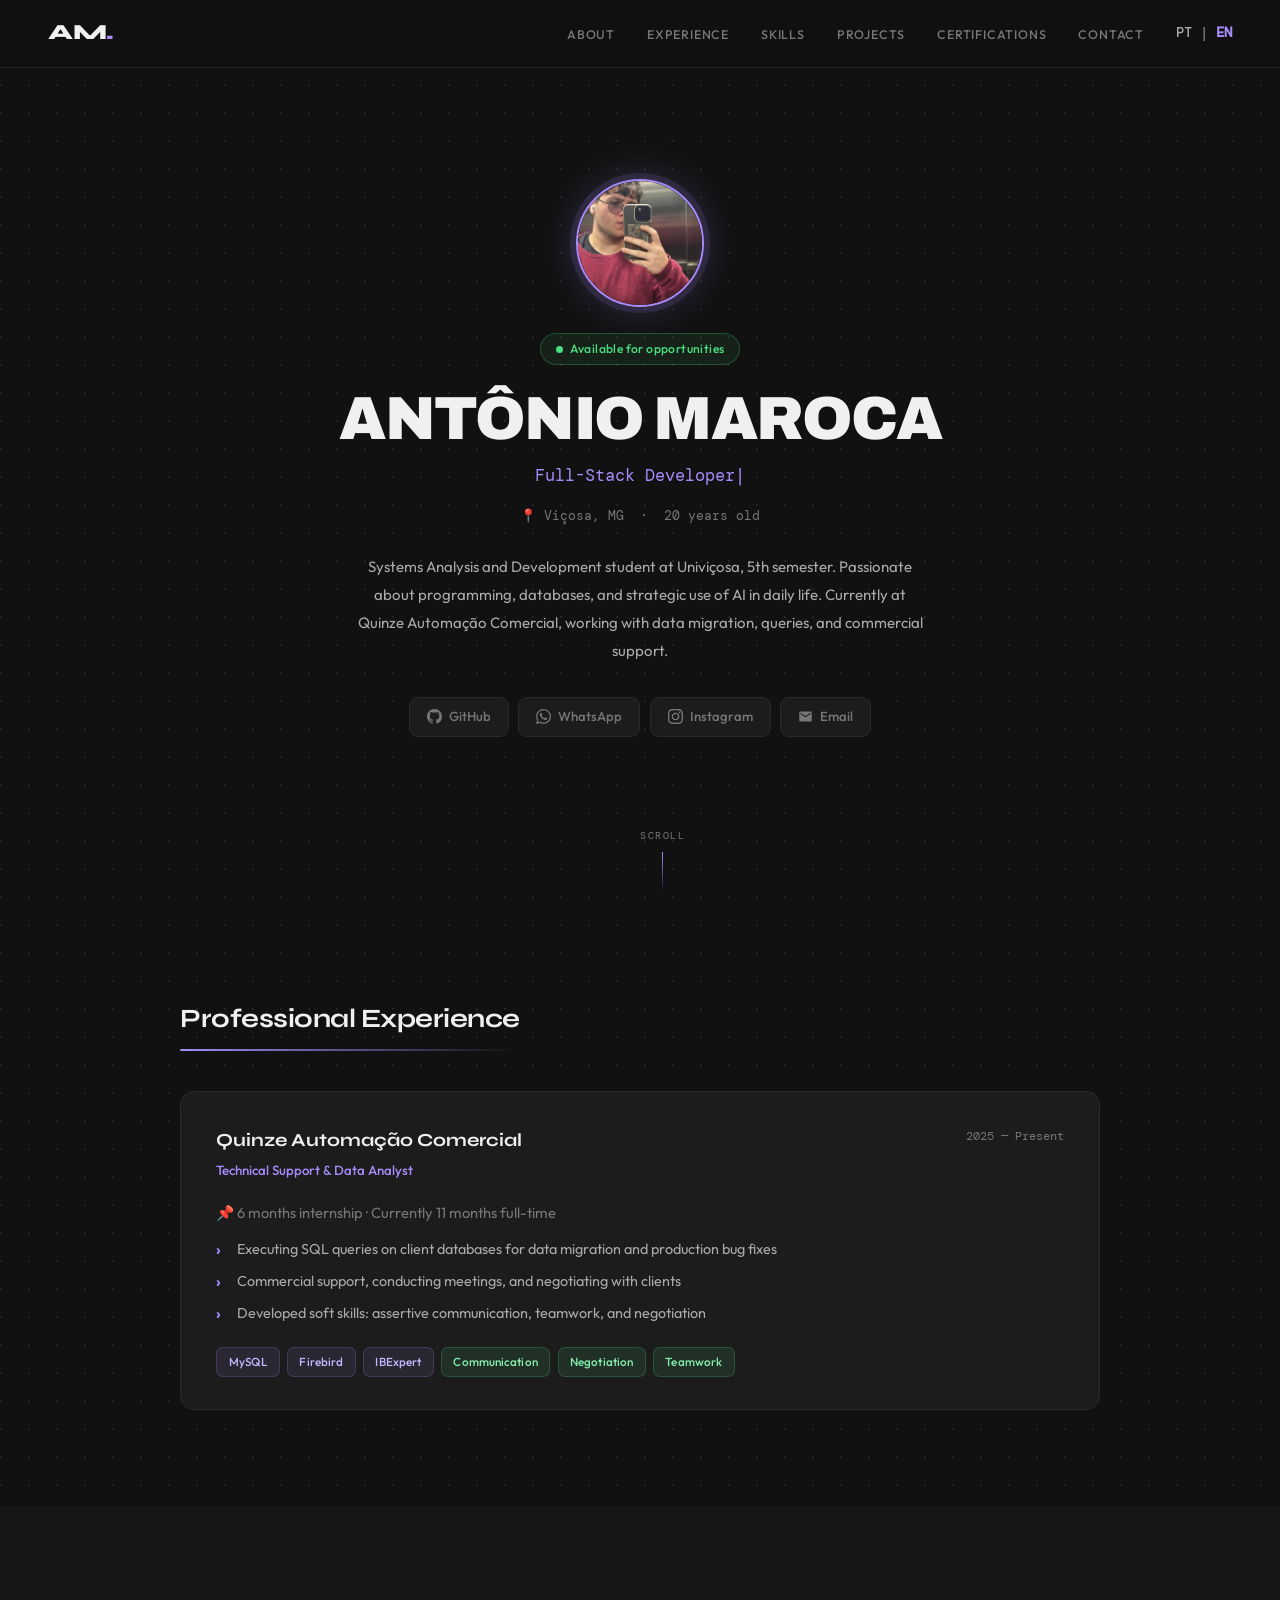
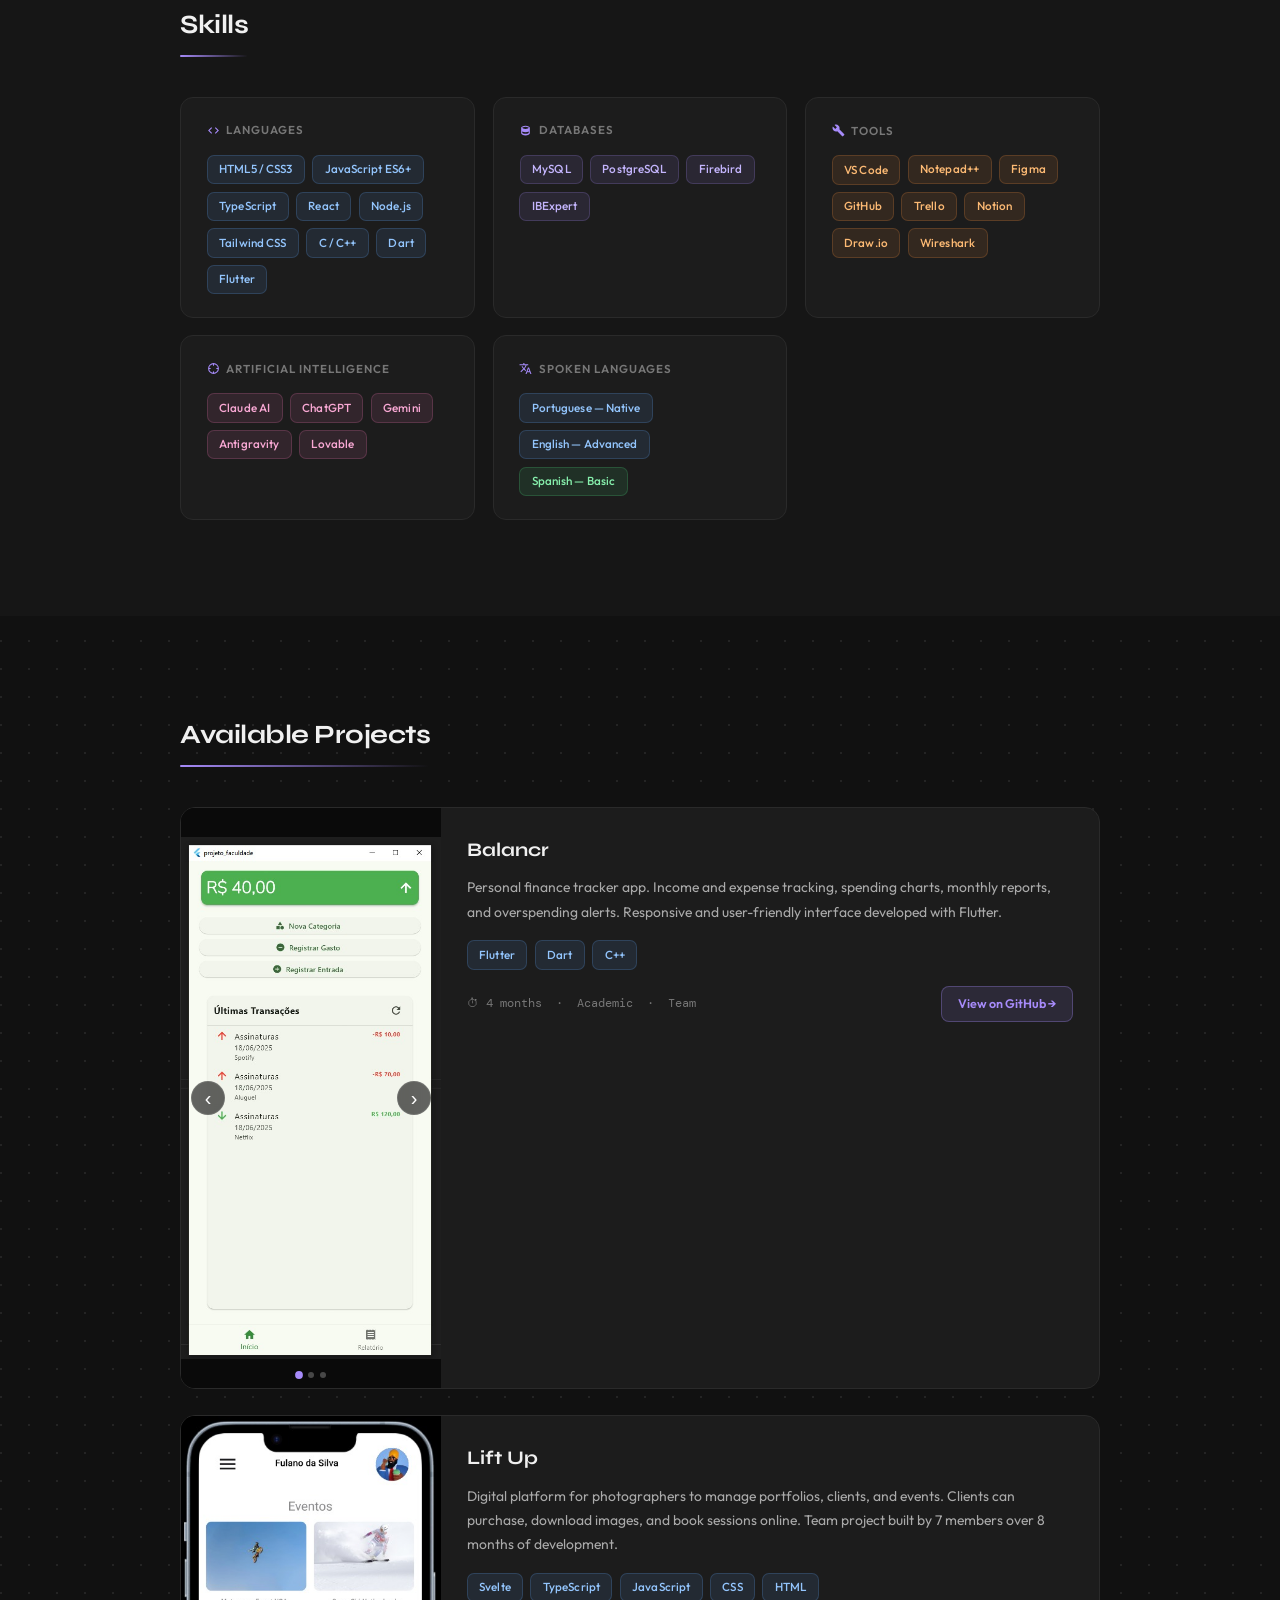
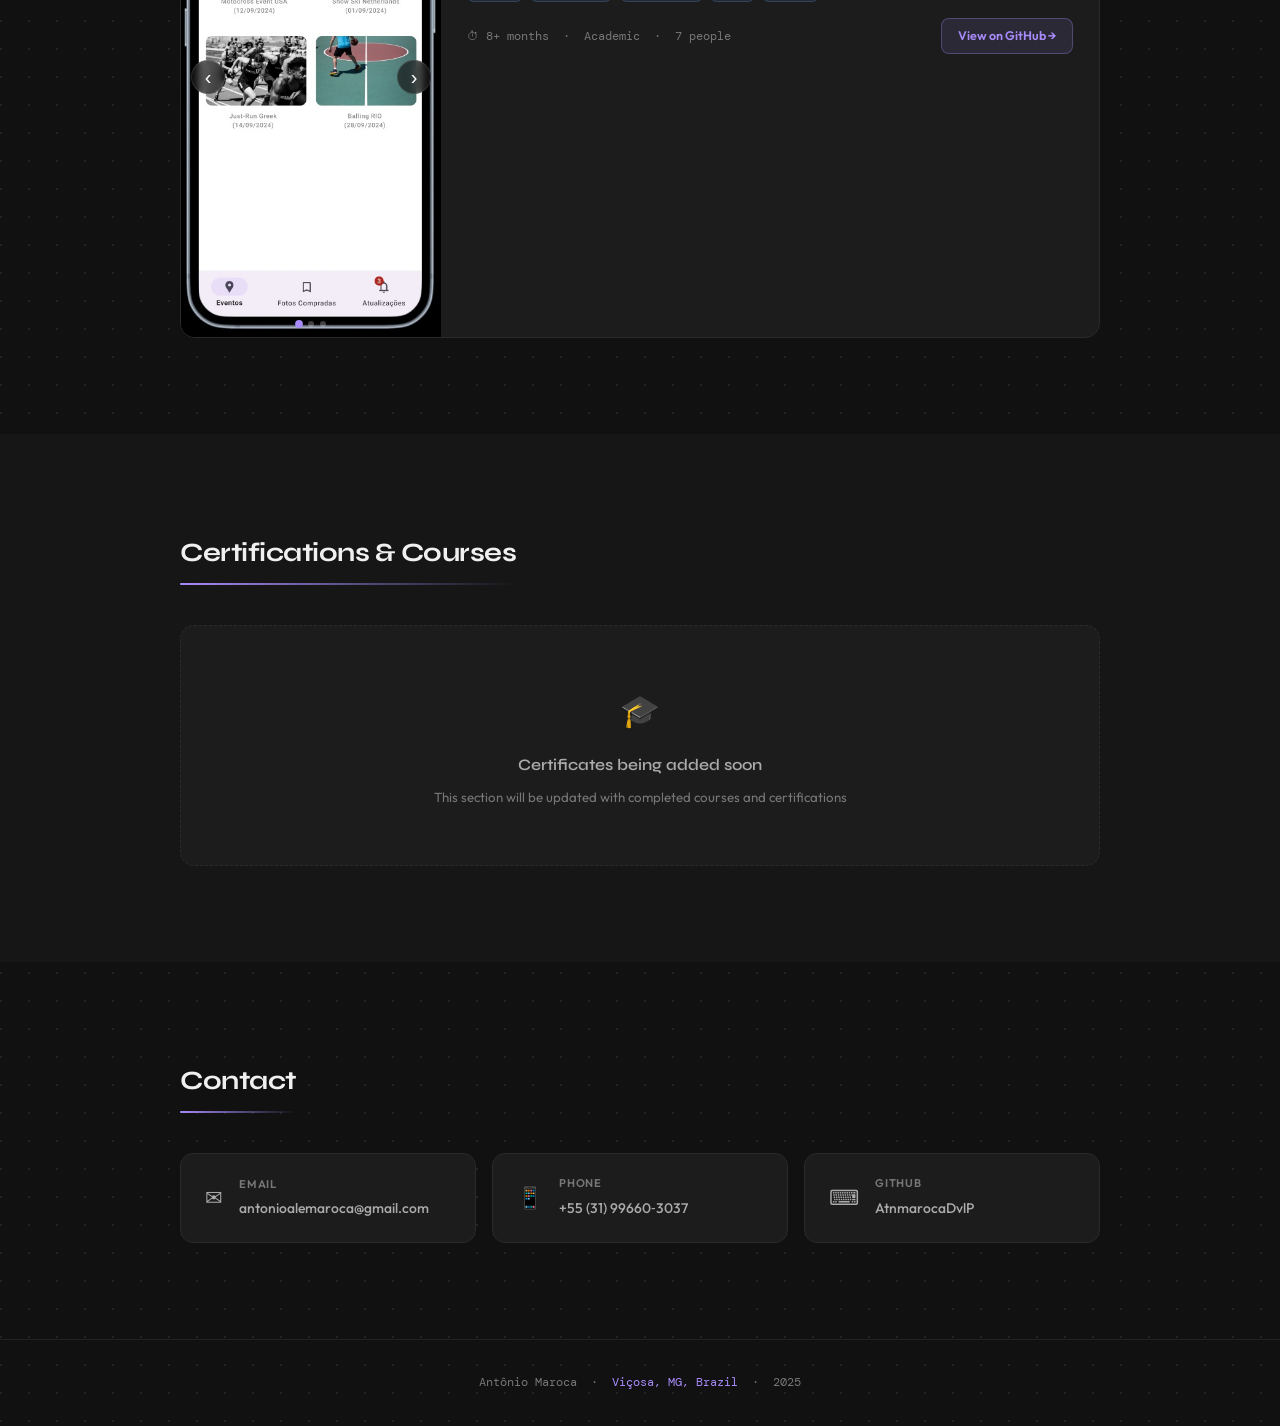
==== commit 93c63b6c: "new font" ====
--- a/index-en.html
+++ b/index-en.html
@@ -8,7 +8,7 @@
   <link rel="stylesheet" href="style.css" />
   <link href="https://unpkg.com/aos@2.3.4/dist/aos.css" rel="stylesheet" />
   <link
-    href="https://fonts.googleapis.com/css2?family=Syne:wght@400;500;600;700;800&family=Outfit:wght@300;400;500;600;700;800&family=DM+Mono:ital,wght@0,400;0,500;1,400&display=swap"
+    href="https://fonts.googleapis.com/css2?family=Archivo:wght@700;800;900&family=Syne:wght@400;500;600;700;800&family=Outfit:wght@300;400;500;600;700;800&family=DM+Mono:ital,wght@0,400;0,500;1,400&display=swap"
     rel="stylesheet" />
 </head>
 
--- a/style.css
+++ b/style.css
@@ -196,12 +196,13 @@
 }
 
 .hero-name {
-  font-family: var(--font-head);
-  font-size: clamp(2rem, 5.5vw, 3.4rem);
-  font-weight: 800;
+  font-family: 'Archivo', 'Sequel', var(--font-head);
+  font-size: clamp(2.2rem, 6vw, 3.8rem);
+  font-weight: 900;
   letter-spacing: -1.5px;
   line-height: 1.05;
   margin-bottom: 0.6rem;
+  text-transform: uppercase;
 }
 
 .hero-title {
